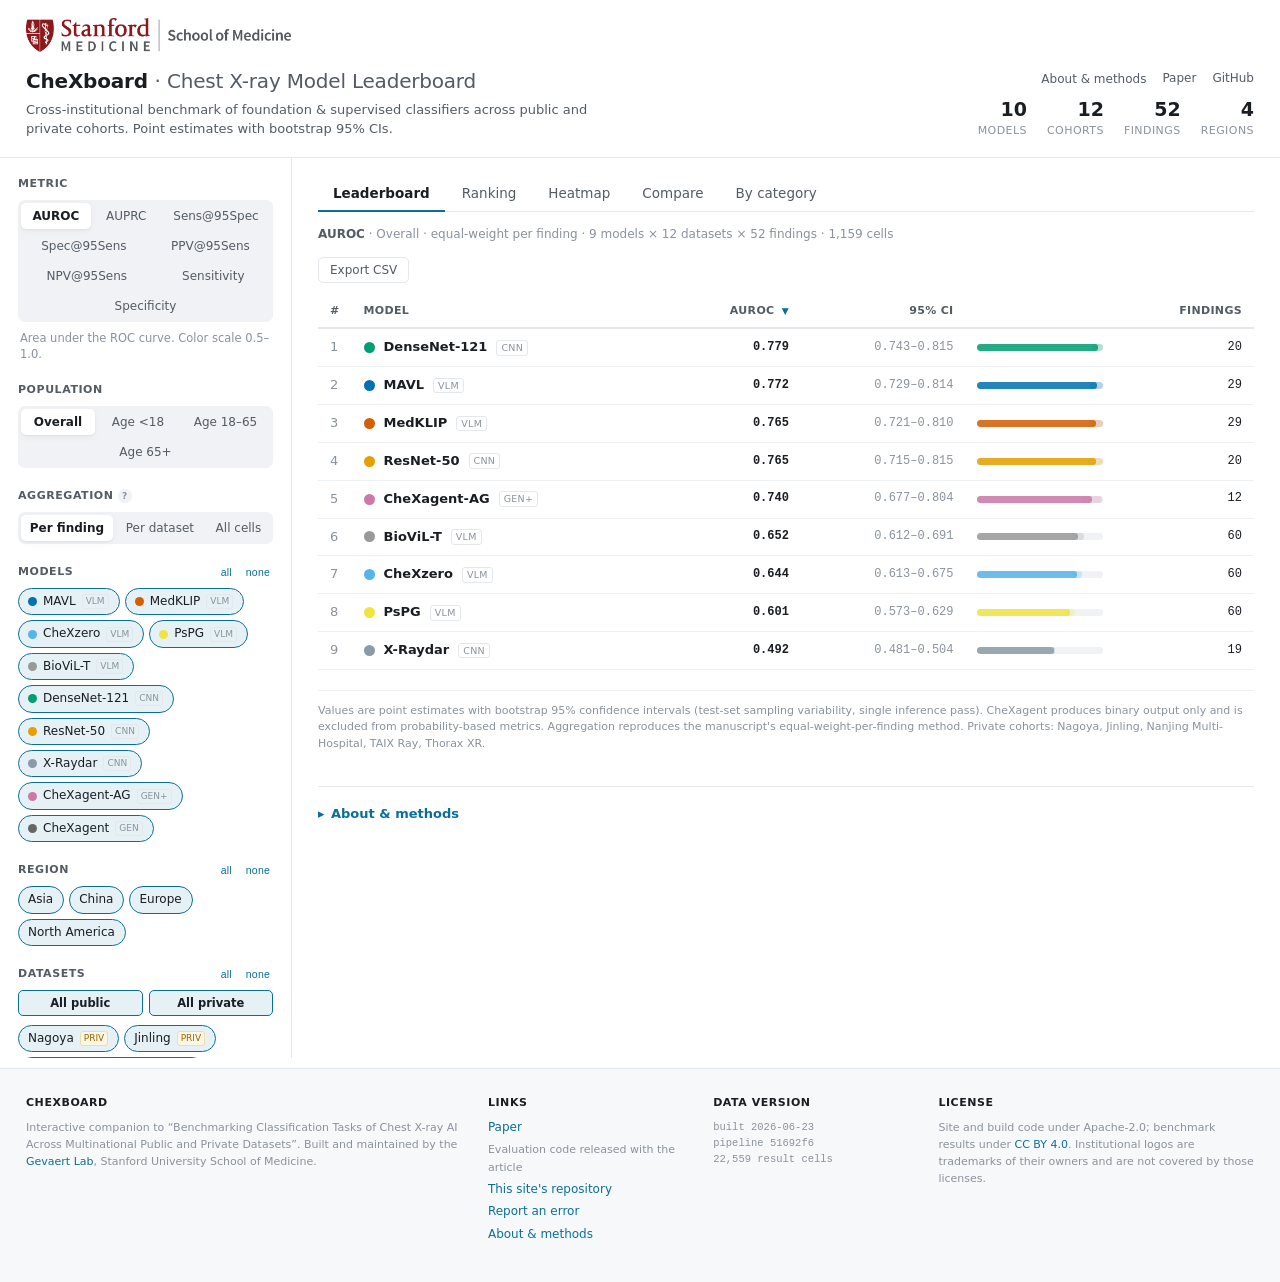
==== site/index.html @ eb6f0ffb "Initial public release CheXboard, the interactive leaderboard for "Benchmarking Classification Tasks" ====
<!DOCTYPE html>
<html lang="en">
<head>
<meta charset="utf-8" />
<meta name="viewport" content="width=device-width, initial-scale=1" />
<title>CheXboard — Chest X-ray Model Leaderboard</title>
<meta name="description" content="An interactive leaderboard of chest X-ray AI models evaluated on 12 public and private cohorts across 4 world regions. Compare AUROC, AUPRC and operating-point metrics per finding, cohort and age band, with bootstrap 95% confidence intervals." />
<meta name="author" content="Gevaert Lab, Stanford University School of Medicine" />
<meta name="theme-color" content="#0b6e99" />
<link rel="canonical" href="https://gevaertlab.github.io/chexboard-cxr-leaderboard/" />

<!-- social preview -->
<meta property="og:type" content="website" />
<meta property="og:site_name" content="CheXboard" />
<meta property="og:title" content="CheXboard — Chest X-ray Model Leaderboard" />
<meta property="og:description" content="Ten chest X-ray AI models, twelve public and private cohorts, four world regions — compared per finding with bootstrap 95% CIs." />
<meta property="og:url" content="https://gevaertlab.github.io/chexboard-cxr-leaderboard/" />
<meta property="og:image" content="https://gevaertlab.github.io/chexboard-cxr-leaderboard/assets/og-image.png" />
<meta property="og:image:width" content="1200" />
<meta property="og:image:height" content="630" />
<meta name="twitter:card" content="summary_large_image" />
<meta name="twitter:title" content="CheXboard — Chest X-ray Model Leaderboard" />
<meta name="twitter:description" content="Ten chest X-ray AI models, twelve public and private cohorts, four world regions — compared per finding with bootstrap 95% CIs." />
<meta name="twitter:image" content="https://gevaertlab.github.io/chexboard-cxr-leaderboard/assets/og-image.png" />

<link rel="icon" href="favicon.svg" type="image/svg+xml" />
<link rel="alternate icon" href="favicon.png" type="image/png" />
<link rel="apple-touch-icon" href="apple-touch-icon.png" />

<link rel="stylesheet" href="style.css" />
<!-- without JS the app never boots, so don't leave a spinner turning forever -->
<noscript><style>.boot { display: none; }</style></noscript>
<script src="vendor/plotly.min.js"></script>
</head>
<body>
<a class="skip-link" href="#main">Skip to leaderboard</a>
<header class="topbar">
  <div class="topbar-inner">
    <div class="brand">
      <a class="brand-logo" href="https://med.stanford.edu/" target="_blank" rel="noopener">
        <img src="assets/som_horiz.png" alt="Stanford University School of Medicine" />
      </a>
      <h1>CheXboard <span class="h1-sub">Chest&nbsp;X-ray Model Leaderboard</span></h1>
      <p class="subtitle">Cross-institutional benchmark of foundation &amp; supervised classifiers across
        public and private cohorts. Point estimates with bootstrap 95% CIs.</p>
    </div>
    <div class="brand-side">
      <nav class="topnav" id="topnav" aria-label="Site links"><!-- links injected --></nav>
      <div class="brand-meta" id="brand-meta"><!-- counts injected --></div>
    </div>
  </div>
</header>

<noscript>
  <p class="banner">This leaderboard is an interactive application and needs JavaScript enabled.
    The underlying numbers are also available as plain JSON in
    <code>data/leaderboard.json</code> and <code>data/meta.json</code>.</p>
</noscript>

<div class="boot" id="boot" role="status" aria-live="polite">
  <div class="boot-spin" aria-hidden="true"></div>
  <p class="boot-msg" id="boot-msg">Loading benchmark data…</p>
</div>

<div class="layout hidden" id="layout">
  <!-- ───────────────────────── control panel ───────────────────────── -->
  <aside class="sidebar" id="sidebar">
    <div class="sidebar-scroll">

      <section class="ctl">
        <label class="ctl-h">Metric</label>
        <div class="seg" id="metric-seg"></div>
        <p class="metric-desc" id="metric-desc"></p>
      </section>

      <section class="ctl">
        <label class="ctl-h">Population</label>
        <div class="seg" id="stratum-seg"></div>
      </section>

      <section class="ctl">
        <label class="ctl-h">Aggregation
          <span class="info" title="How per-(dataset,pathology) cells are pooled into one number per model.">?</span>
        </label>
        <div class="seg" id="agg-seg"></div>
      </section>

      <section class="ctl">
        <div class="ctl-h-row">
          <label class="ctl-h">Models</label>
          <button class="mini" data-all="models">all</button>
          <button class="mini" data-none="models">none</button>
        </div>
        <div class="chips" id="models-chips"></div>
      </section>

      <section class="ctl">
        <div class="ctl-h-row">
          <label class="ctl-h">Region</label>
          <button class="mini" data-all="regions">all</button>
          <button class="mini" data-none="regions">none</button>
        </div>
        <div class="chips" id="regions-chips"></div>
      </section>

      <section class="ctl">
        <div class="ctl-h-row">
          <label class="ctl-h">Datasets</label>
          <button class="mini" data-all="datasets">all</button>
          <button class="mini" data-none="datasets">none</button>
        </div>
        <div class="scope-toggles" id="scope-toggles">
          <button class="scope-btn" data-scope="Public">All public</button>
          <button class="scope-btn" data-scope="Private">All private</button>
        </div>
        <div class="chips" id="datasets-chips"></div>
      </section>

      <section class="ctl">
        <label class="ctl-h">Task category</label>
        <div class="seg seg-sm" id="scheme-seg"></div>
        <div class="chips" id="categories-chips"></div>
      </section>

      <section class="ctl">
        <div class="ctl-h-row">
          <label class="ctl-h">Findings</label>
          <button class="mini" data-all="tasks">all</button>
          <button class="mini" data-none="tasks">none</button>
        </div>
        <input type="search" id="task-search" class="search" placeholder="filter findings…" />
        <div class="chips chips-scroll" id="tasks-chips"></div>
      </section>

      <button class="reset" id="reset-btn">Reset all filters</button>
    </div>
  </aside>

  <!-- ───────────────────────── main ───────────────────────── -->
  <main class="main" id="main">
    <div class="tabs" id="tabs" role="tablist">
      <button class="tab active" data-tab="table">Leaderboard</button>
      <button class="tab" data-tab="ranking">Ranking</button>
      <button class="tab" data-tab="heatmap">Heatmap</button>
      <button class="tab" data-tab="compare">Compare</button>
      <button class="tab" data-tab="breakdown">By category</button>
    </div>

    <p class="viewcap" id="viewcap"></p>

    <section class="panel" id="panel-table">
      <div class="panel-tools">
        <button class="tool" id="export-csv">Export CSV</button>
      </div>
      <div class="table-wrap"><table id="lb-table"></table></div>
    </section>

    <section class="panel hidden" id="panel-ranking">
      <div id="chart-ranking" class="chart"></div>
    </section>

    <section class="panel hidden" id="panel-heatmap">
      <div class="panel-tools">
        <label class="inline">Columns:
          <select id="heatmap-axis">
            <option value="dataset">Dataset</option>
            <option value="anatomy">Anatomy</option>
            <option value="extent">Spatial extent</option>
            <option value="prevalence">Prevalence</option>
            <option value="region">Region</option>
          </select>
        </label>
      </div>
      <div id="chart-heatmap" class="chart"></div>
    </section>

    <section class="panel hidden" id="panel-compare">
      <div class="panel-tools">
        <label class="inline">X: <select id="cmp-a"></select></label>
        <label class="inline">Y: <select id="cmp-b"></select></label>
        <span class="hint">Each point is one finding (mean across selected datasets).</span>
      </div>
      <div id="chart-compare" class="chart"></div>
    </section>

    <section class="panel hidden" id="panel-breakdown">
      <div class="panel-tools">
        <label class="inline">Group by:
          <select id="bd-scheme">
            <option value="anatomy">Anatomy</option>
            <option value="extent">Spatial extent</option>
            <option value="prevalence">Prevalence</option>
            <option value="dataset">Dataset</option>
            <option value="region">Region</option>
          </select>
        </label>
      </div>
      <div id="chart-breakdown" class="chart"></div>
    </section>

    <p class="footnote" id="footnote"></p>

    <!-- ───────────────────────── about & methods ───────────────────────── -->
    <details class="about" id="about">
      <summary>About &amp; methods</summary>
      <div class="about-body">

        <h3>What this is</h3>
        <p>CheXboard reports how published chest-radiograph classifiers perform when each is
          run, unmodified and without site-specific fine-tuning, over the same multinational
          collection of cohorts. Every model is evaluated on the findings it was released to
          predict; a model is scored on a cohort only where that cohort carries a label for the
          finding, so the comparison is always like-for-like rather than a single pooled score.
          Numbers here are the same ones reported in the accompanying manuscript.</p>

        <h3>Models</h3>
        <div id="about-models" class="about-grid"></div>
        <p class="tiny">VLM = vision–language model · CNN = supervised convolutional classifier ·
          GEN = generative report model · GEN+ = generative model with a trained probability booster.</p>

        <h3>Cohorts</h3>
        <div id="about-datasets" class="about-grid"></div>
        <p class="tiny">Sample counts are the largest number of evaluated frontal radiographs
          carrying a usable label for any single finding in that cohort; a finding labelled in
          only part of the cohort is scored on fewer. Private cohorts contributed evaluation
          results only — no images or patient-level data are distributed by this site or its
          repository.</p>

        <h3>Metrics</h3>
        <dl id="about-metrics" class="about-dl"></dl>

        <h3>How the numbers are pooled</h3>
        <p>Each raw cell is one model × cohort × finding × metric. The default
          <b>per-finding</b> aggregation averages across cohorts within a finding first, then
          across findings — so a finding labelled in many cohorts does not outweigh a rare one,
          and this is the aggregation the manuscript's headline figures use. <b>Per dataset</b>
          reverses the order (average findings within a cohort, then cohorts), and
          <b>all cells</b> takes a plain mean, which is biased toward the largest cohorts.</p>
        <p>Confidence intervals on an aggregate are the spread across the averaged units
          (mean ± 1.96·SE) when at least two units contribute. When a filter narrows the view to a
          single unit that spread collapses to zero, so the interval falls back to the contributing
          cells' own bootstrap CIs from the summary — a filtered view still shows real uncertainty
          rather than a point.</p>

        <h3>Caveats</h3>
        <ul>
          <li><b>Binary output.</b> <span id="about-binary">CheXagent</span> emits binary labels
            only, so it appears under the Youden sensitivity and specificity metrics and is absent
            from the probability-based metrics (AUROC, AUPRC, operating-point).</li>
          <li><b>AUROC axis floor.</b> Charts start the AUROC axis at 0.5 (chance); a
            below-chance run therefore sits on the floor rather than extending below it.</li>
          <li><b>Age bands.</b> Only cohorts carrying per-image ages contribute to the
            &lt;18 / 18–65 / 65+ views, so those views cover fewer cohorts and findings than
            Overall. Two cohorts are adult-only and have no &lt;18 band.</li>
          <li><b>One inference pass.</b> Intervals describe test-set sampling variability, not
            run-to-run or seed variability; each model was run once per cohort.</li>
          <li><b>Labels are the reference, not truth.</b> Cohort labels come from each site's own
            annotation or report-extraction process and differ in definition and rigour; some
            disagreement across cohorts reflects labelling rather than model behaviour.</li>
        </ul>

        <h3>Reproducibility</h3>
        <p>The site is a pure derivative of a single summary table produced by the analysis
          pipeline; it never recomputes anything in the browser beyond the pooling described above.
          The build stamps the source signature below into the data files, so any figure here can
          be traced to an exact upstream state.</p>
        <ul class="prov" id="about-prov"></ul>

        <h3>How to cite</h3>
        <p>Please cite the <a href="https://arxiv.org/abs/2505.16027" target="_blank" rel="noopener">arXiv
          preprint</a>. This entry is updated once the article is published.</p>
        <div class="cite-box">
          <pre id="cite-bibtex"></pre>
          <button class="tool" id="copy-bibtex">Copy BibTeX</button>
        </div>
      </div>
    </details>
  </main>
</div>

<footer class="sitefoot" id="sitefoot">
  <div class="sitefoot-inner">
    <div class="foot-col">
      <b>CheXboard</b>
      <p class="tiny">Interactive companion to “Benchmarking Classification Tasks of Chest X-ray AI
        Across Multinational Public and Private Datasets”. Built and maintained by the
        <a href="https://med.stanford.edu/gevaertlab.html" target="_blank" rel="noopener">Gevaert Lab</a>,
        Stanford University School of Medicine.</p>
    </div>
    <div class="foot-col">
      <b>Links</b>
      <ul class="foot-links" id="foot-links"></ul>
    </div>
    <div class="foot-col">
      <b>Data version</b>
      <p class="tiny" id="foot-version">—</p>
    </div>
    <div class="foot-col">
      <b>License</b>
      <p class="tiny">Site and build code under Apache-2.0; benchmark results under
        <a href="https://creativecommons.org/licenses/by/4.0/" target="_blank" rel="noopener">CC&nbsp;BY&nbsp;4.0</a>.
        Institutional logos are trademarks of their owners and are not covered by those licenses.</p>
    </div>
  </div>
</footer>

<script src="charts.js"></script>
<script src="app.js"></script>
</body>
</html>
---- site/style.css ----
/* ─────────────────────────────────────────────────────────────────────────
   Chest X-ray Model Leaderboard — minimal scientific theme
   Okabe-Ito model colours come from the data; the UI itself is near-neutral so
   the figures carry the colour. One ink, one accent, lots of whitespace.
   ───────────────────────────────────────────────────────────────────────── */
:root {
  --ink:        #1a1d21;
  --ink-soft:   #545b64;
  --ink-faint:  #8a929c;
  --line:       #e4e7eb;
  --line-soft:  #eef1f4;
  --bg:         #ffffff;
  --bg-soft:    #f7f8fa;
  --bg-sink:    #f0f2f5;
  --accent:     #0b6e99;       /* calm teal-blue, distinct from any model hue */
  --accent-bg:  #e6f1f6;
  --good:       #1b7837;
  --radius:     7px;
  --shadow:     0 1px 2px rgba(20,25,35,.05), 0 2px 8px rgba(20,25,35,.04);
  --font:       "Inter", "Helvetica Neue", system-ui, -apple-system, "Segoe UI", Roboto, sans-serif;
  --mono:       "SFMono-Regular", "JetBrains Mono", ui-monospace, Menlo, Consolas, monospace;
  --sidebar-w:  292px;
}

* { box-sizing: border-box; }
html, body { margin: 0; padding: 0; }
body {
  font-family: var(--font);
  color: var(--ink);
  background: var(--bg);
  font-size: 14px;
  line-height: 1.45;
  -webkit-font-smoothing: antialiased;
}

/* ── top bar ── */
.topbar { border-bottom: 1px solid var(--line); background: var(--bg); }
.topbar-inner {
  max-width: 1500px; margin: 0 auto; padding: 18px 26px;
  display: flex; align-items: flex-end; justify-content: space-between; gap: 24px;
}
.brand-logo { display: inline-block; line-height: 0; }
.brand-logo img { height: 34px; width: auto; display: block; margin-bottom: 10px; }
.brand h1 { font-size: 20px; font-weight: 650; letter-spacing: -.01em; margin: 0; }
.h1-sub { font-weight: 400; color: var(--ink-soft); }
.h1-sub::before { content: "· "; }
.subtitle { margin: 5px 0 0; color: var(--ink-soft); font-size: 13px; max-width: 70ch; }
.brand-side { display: flex; flex-direction: column; align-items: flex-end; gap: 12px; }
.topnav { display: flex; gap: 16px; white-space: nowrap; }
.topnav a, .topnav button {
  font-size: 12px; color: var(--ink-soft); text-decoration: none;
  background: none; border: none; padding: 0; cursor: pointer; font-family: inherit;
}
.topnav a:hover, .topnav button:hover { color: var(--accent); text-decoration: underline; }
.brand-meta { display: flex; gap: 20px; white-space: nowrap; }
.brand-meta .stat { text-align: right; }
.brand-meta .stat b { display: block; font-size: 19px; font-weight: 650; line-height: 1; }
.brand-meta .stat span { font-size: 11px; color: var(--ink-faint); text-transform: uppercase; letter-spacing: .04em; }

/* ── layout ── */
.layout { display: flex; max-width: 1500px; margin: 0 auto; align-items: flex-start; }
.sidebar {
  width: var(--sidebar-w); flex: 0 0 var(--sidebar-w);
  border-right: 1px solid var(--line);
  position: sticky; top: 0; height: 100vh;
}
.sidebar-scroll { height: 100%; overflow-y: auto; padding: 18px 18px 40px; }
.main { flex: 1 1 auto; min-width: 0; padding: 18px 26px 60px; }

/* ── controls ── */
.ctl { margin-bottom: 20px; }
.ctl-h { font-size: 11px; font-weight: 650; text-transform: uppercase; letter-spacing: .05em; color: var(--ink-soft); display: block; margin-bottom: 8px; }
.ctl-h-row { display: flex; align-items: center; gap: 8px; margin-bottom: 8px; }
.ctl-h-row .ctl-h { margin: 0; flex: 1; }
.info { display: inline-flex; width: 14px; height: 14px; border-radius: 50%; background: var(--bg-sink); color: var(--ink-faint); font-size: 9px; align-items: center; justify-content: center; cursor: help; font-weight: 700; vertical-align: middle; }
.mini { font-size: 10.5px; color: var(--accent); background: none; border: none; cursor: pointer; padding: 2px 3px; text-transform: lowercase; letter-spacing: .02em; }
.mini:hover { text-decoration: underline; }

/* segmented control */
.seg { display: flex; flex-wrap: wrap; gap: 4px; background: var(--bg-sink); padding: 3px; border-radius: var(--radius); }
.seg.seg-sm { font-size: 12px; }
.seg button {
  flex: 1 1 auto; border: none; background: transparent; cursor: pointer;
  padding: 6px 8px; border-radius: 5px; font-size: 12px; color: var(--ink-soft);
  font-family: inherit; white-space: nowrap; transition: background .12s, color .12s;
}
.seg button:hover { color: var(--ink); }
.seg button.on { background: var(--bg); color: var(--ink); font-weight: 600; box-shadow: var(--shadow); }
.metric-desc { font-size: 11.5px; color: var(--ink-faint); margin: 8px 2px 0; line-height: 1.4; }

/* chips */
.chips { display: flex; flex-wrap: wrap; gap: 5px; }
.chips-scroll { max-height: 196px; overflow-y: auto; padding: 2px; }
.chip {
  display: inline-flex; align-items: center; gap: 6px;
  border: 1px solid var(--line); background: var(--bg); color: var(--ink-soft);
  border-radius: 20px; padding: 4px 10px 4px 9px; font-size: 12px; cursor: pointer;
  user-select: none; transition: background .12s, border-color .12s, color .12s;
}
.chip:hover { border-color: var(--ink-faint); }
.chip .dot { width: 9px; height: 9px; border-radius: 50%; flex: 0 0 auto; }
.chip.on { background: var(--accent-bg); border-color: var(--accent); color: var(--ink); font-weight: 500; }
.chip.off { opacity: .5; }
.chip.off .dot { background: var(--line) !important; }
.chip .tag { font-size: 9px; color: var(--ink-faint); border: 1px solid var(--line); border-radius: 3px; padding: 0 3px; text-transform: uppercase; }
.chip .tag.pub { color: #1b7837; border-color: #bfe3c8; background: #f0f8f2; }
.chip .tag.priv { color: #9a6700; border-color: #f0dcab; background: #fcf6e6; }

/* scope quick-toggles (all public / all private) */
.scope-toggles { display: flex; gap: 6px; margin-bottom: 9px; }
.scope-btn {
  flex: 1; font-size: 11.5px; font-family: inherit; cursor: pointer;
  padding: 5px 8px; border: 1px solid var(--line); border-radius: 5px;
  background: var(--bg); color: var(--ink-soft); transition: background .12s, border-color .12s, color .12s;
}
.scope-btn:hover { border-color: var(--ink-faint); color: var(--ink); }
.scope-btn.on { background: var(--accent-bg); border-color: var(--accent); color: var(--ink); font-weight: 600; }

.search {
  width: 100%; border: 1px solid var(--line); border-radius: var(--radius);
  padding: 6px 9px; font-size: 12px; font-family: inherit; margin-bottom: 8px; color: var(--ink);
}
.search:focus { outline: none; border-color: var(--accent); }

.reset {
  width: 100%; margin-top: 6px; padding: 9px; border: 1px solid var(--line);
  background: var(--bg); border-radius: var(--radius); cursor: pointer;
  font-size: 12px; color: var(--ink-soft); font-family: inherit;
}
.reset:hover { background: var(--bg-soft); color: var(--ink); }

/* ── tabs ── */
.tabs { display: flex; gap: 2px; border-bottom: 1px solid var(--line); margin-bottom: 14px; }
.tab {
  border: none; background: none; cursor: pointer; font-family: inherit;
  padding: 9px 15px; font-size: 13.5px; color: var(--ink-soft);
  border-bottom: 2px solid transparent; margin-bottom: -1px; transition: color .12s;
}
.tab:hover { color: var(--ink); }
.tab.active { color: var(--ink); font-weight: 600; border-bottom-color: var(--accent); }

.viewcap { font-size: 12px; color: var(--ink-faint); margin: 0 0 14px; }
.viewcap b { color: var(--ink-soft); font-weight: 600; }

.panel { animation: fade .2s ease; }
.panel.hidden { display: none; }
@keyframes fade { from { opacity: 0; transform: translateY(3px); } to { opacity: 1; transform: none; } }
.panel-tools { display: flex; align-items: center; gap: 14px; margin-bottom: 12px; flex-wrap: wrap; }
.inline { font-size: 12px; color: var(--ink-soft); display: inline-flex; align-items: center; gap: 6px; }
.inline select { font-family: inherit; font-size: 12px; padding: 4px 6px; border: 1px solid var(--line); border-radius: 5px; background: var(--bg); color: var(--ink); }
.hint { font-size: 11.5px; color: var(--ink-faint); }
.tool { font-size: 12px; padding: 5px 11px; border: 1px solid var(--line); background: var(--bg); border-radius: 5px; cursor: pointer; color: var(--ink-soft); font-family: inherit; }
.tool:hover { background: var(--bg-soft); color: var(--ink); }

/* ── leaderboard table ── */
.table-wrap { overflow-x: auto; }
table { border-collapse: collapse; width: 100%; font-size: 13px; }
thead th {
  text-align: left; font-weight: 600; color: var(--ink-soft); font-size: 11px;
  text-transform: uppercase; letter-spacing: .03em; padding: 8px 12px;
  border-bottom: 2px solid var(--line); white-space: nowrap; cursor: pointer; user-select: none;
}
thead th.num { text-align: right; }
thead th .arr { color: var(--accent); font-size: 9px; margin-left: 3px; }
tbody td { padding: 9px 12px; border-bottom: 1px solid var(--line-soft); vertical-align: middle; }
tbody tr:hover { background: var(--bg-soft); }
td.num { text-align: right; font-variant-numeric: tabular-nums; font-family: var(--mono); font-size: 12px; }
td.rank { color: var(--ink-faint); font-variant-numeric: tabular-nums; width: 30px; }
.model-cell { display: flex; align-items: center; gap: 9px; }
.model-cell .dot { width: 11px; height: 11px; border-radius: 50%; flex: 0 0 auto; }
.model-cell .nm { font-weight: 600; }
.model-cell .ty { font-size: 9.5px; color: var(--ink-faint); border: 1px solid var(--line); border-radius: 3px; padding: 0 4px; text-transform: uppercase; letter-spacing: .03em; }
.ci { color: var(--ink-faint); font-size: 11px; }
.bar-cell { width: 150px; }
.bar-track { background: var(--bg-sink); border-radius: 3px; height: 7px; position: relative; overflow: hidden; }
.bar-fill { position: absolute; left: 0; top: 0; bottom: 0; border-radius: 3px; }
.binary-note { color: var(--ink-faint); font-style: italic; font-size: 11px; }

.chart { width: 100%; min-height: 460px; }
.footnote { font-size: 11px; color: var(--ink-faint); margin-top: 20px; line-height: 1.5; border-top: 1px solid var(--line-soft); padding-top: 12px; }

.empty { padding: 60px 20px; text-align: center; color: var(--ink-faint); font-size: 14px; }

/* ── boot / failure states ── */
.hidden { display: none !important; }
.skip-link {
  position: absolute; left: -9999px; top: 0; z-index: 100;
  background: var(--accent); color: #fff; padding: 9px 14px; border-radius: 0 0 var(--radius) 0; font-size: 13px;
}
.skip-link:focus { left: 0; }
.banner {
  max-width: 1500px; margin: 14px auto; padding: 12px 16px;
  background: #fff8e1; border: 1px solid #f0e0a8; border-radius: var(--radius);
  font-size: 13px; color: #6b5a1e;
}
.banner code { font-family: var(--mono); font-size: 12px; }
.boot { padding: 90px 26px; text-align: center; color: var(--ink-faint); }
.boot-spin {
  width: 22px; height: 22px; margin: 0 auto 14px;
  border: 2px solid var(--line); border-top-color: var(--accent); border-radius: 50%;
  animation: spin .8s linear infinite;
}
@keyframes spin { to { transform: rotate(360deg); } }
.boot.failed .boot-spin { display: none; }
.boot-msg { font-size: 13px; margin: 0; }
.boot.failed .boot-msg { color: #a3341f; max-width: 62ch; margin: 0 auto; line-height: 1.6; }
@media (prefers-reduced-motion: reduce) { .boot-spin { animation: none; } }

/* ── about & methods ── */
.about { margin-top: 34px; border-top: 1px solid var(--line); padding-top: 6px; }
.about > summary {
  cursor: pointer; padding: 12px 0; font-size: 13px; font-weight: 600; color: var(--accent);
  list-style: none;
}
.about > summary::-webkit-details-marker { display: none; }
.about > summary::before { content: "▸ "; display: inline-block; width: 1em; }
.about[open] > summary::before { content: "▾ "; }
.about-body { max-width: 82ch; padding-bottom: 18px; font-size: 13px; color: var(--ink-soft); }
.about-body h3 { font-size: 12px; text-transform: uppercase; letter-spacing: .05em; color: var(--ink); margin: 24px 0 8px; }
.about-body h3:first-child { margin-top: 8px; }
.about-body p { margin: 0 0 10px; line-height: 1.6; }
.about-body ul { margin: 0 0 10px; padding-left: 18px; line-height: 1.6; }
.about-body li { margin-bottom: 6px; }
.about-body b { color: var(--ink); font-weight: 600; }
.tiny { font-size: 11px; color: var(--ink-faint); line-height: 1.55; }
.about-grid { display: grid; grid-template-columns: repeat(auto-fill, minmax(232px, 1fr)); gap: 6px 18px; margin-bottom: 10px; }
.about-item { display: flex; align-items: baseline; gap: 7px; font-size: 12px; padding: 3px 0; border-bottom: 1px solid var(--line-soft); }
.about-item .dot { width: 8px; height: 8px; border-radius: 50%; flex: 0 0 auto; align-self: center; }
.about-item .nm { font-weight: 600; color: var(--ink); }
.about-item .sub { color: var(--ink-faint); font-size: 11px; margin-left: auto; text-align: right; white-space: nowrap; }
/* models carry a long citation, so give it its own line rather than let the
   name break mid-word to make room */
.about-item.model { flex-wrap: wrap; align-items: center; }
.about-item.model .nm { white-space: nowrap; }
.about-item .ty { font-size: 9px; color: var(--ink-faint); border: 1px solid var(--line); border-radius: 3px; padding: 0 4px; text-transform: uppercase; letter-spacing: .03em; }
.about-item .cit { flex-basis: 100%; color: var(--ink-faint); font-size: 11px; padding-left: 15px; }
.about-dl { margin: 0 0 10px; display: grid; grid-template-columns: max-content 1fr; gap: 5px 14px; font-size: 12px; }
.about-dl dt { font-weight: 600; color: var(--ink); }
.about-dl dd { margin: 0; }
.prov { font-family: var(--mono); font-size: 11px; list-style: none; padding-left: 0 !important; }
.prov li { display: flex; gap: 10px; border-bottom: 1px solid var(--line-soft); padding: 3px 0; }
.prov span { color: var(--ink-faint); min-width: 110px; }
.prov code { word-break: break-all; }
.cite-box { position: relative; }
.cite-box pre {
  background: var(--bg-soft); border: 1px solid var(--line); border-radius: var(--radius);
  padding: 13px 15px; font-family: var(--mono); font-size: 11.5px; line-height: 1.55;
  overflow-x: auto; margin: 0 0 8px; color: var(--ink);
}

/* ── site footer ── */
.sitefoot { border-top: 1px solid var(--line); background: var(--bg-soft); margin-top: 10px; }
.sitefoot-inner {
  max-width: 1500px; margin: 0 auto; padding: 26px 26px 34px;
  display: grid; grid-template-columns: 2.2fr 1fr 1fr 1.6fr; gap: 28px;
}
.foot-col > b { font-size: 11px; text-transform: uppercase; letter-spacing: .05em; color: var(--ink); display: block; margin-bottom: 8px; }
.foot-col p { margin: 0; }
.foot-links { list-style: none; margin: 0; padding: 0; font-size: 12px; }
.foot-links li { margin-bottom: 5px; }
.sitefoot a { color: var(--accent); text-decoration: none; }
.sitefoot a:hover { text-decoration: underline; }
#foot-version { font-family: var(--mono); font-size: 10.5px; word-break: break-all; }

@media (max-width: 920px) {
  .layout { flex-direction: column; }
  .sidebar { width: 100%; flex-basis: auto; position: static; height: auto; border-right: none; border-bottom: 1px solid var(--line); }
  .sidebar-scroll { height: auto; max-height: none; }
  .topbar-inner { flex-direction: column; align-items: flex-start; }
  .brand-side { align-items: flex-start; width: 100%; }
  .brand-meta { gap: 24px; }
  .brand-meta .stat { text-align: left; }
  .sitefoot-inner { grid-template-columns: 1fr 1fr; gap: 22px; }
}
@media (max-width: 560px) {
  .topbar-inner, .main, .sitefoot-inner { padding-left: 16px; padding-right: 16px; }
  .sitefoot-inner { grid-template-columns: 1fr; }
  .brand h1 { font-size: 17px; }
  .h1-sub { display: block; font-size: 13px; margin-top: 2px; }
  .h1-sub::before { content: ""; }
  .chart { min-height: 380px; }
}
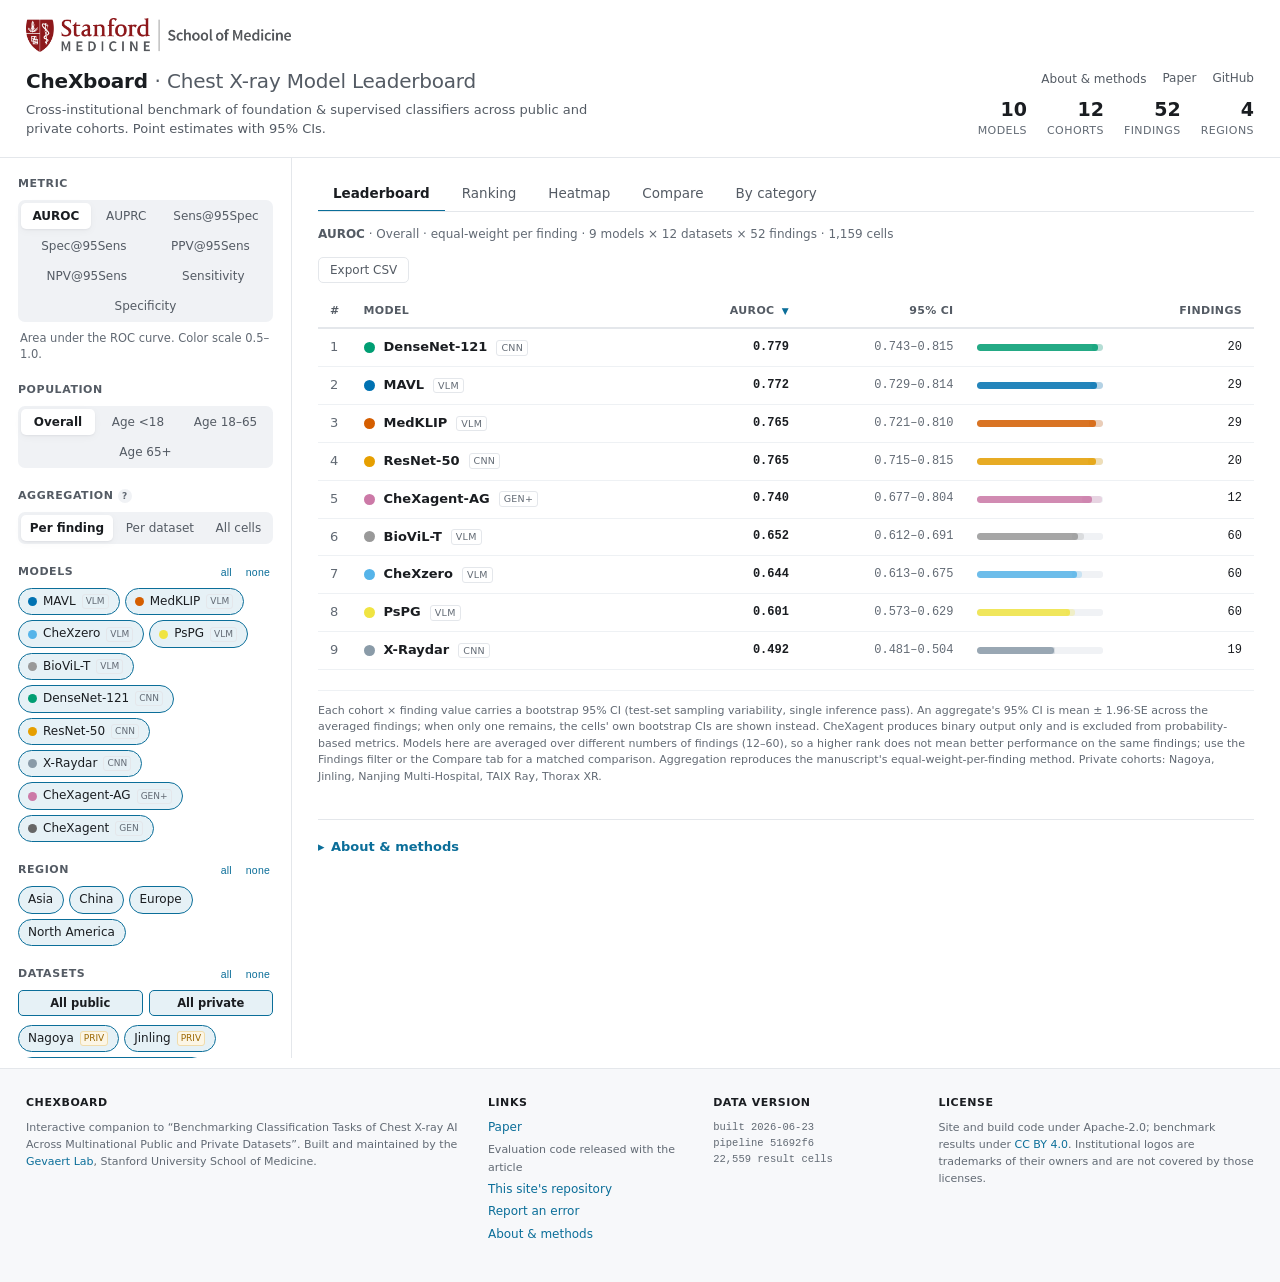
==== commit 1f3862a9: "Harden URL-state handling, correct CI wording, improve accessibility Security and robustness - escap" ====
--- a/site/index.html
+++ b/site/index.html
@@ -4,7 +4,7 @@
 <meta charset="utf-8" />
 <meta name="viewport" content="width=device-width, initial-scale=1" />
 <title>CheXboard — Chest X-ray Model Leaderboard</title>
-<meta name="description" content="An interactive leaderboard of chest X-ray AI models evaluated on 12 public and private cohorts across 4 world regions. Compare AUROC, AUPRC and operating-point metrics per finding, cohort and age band, with bootstrap 95% confidence intervals." />
+<meta name="description" content="An interactive leaderboard of chest X-ray AI models evaluated on 12 public and private cohorts across 4 world regions. Compare AUROC, AUPRC and operating-point metrics per finding, cohort and age band, with 95% confidence intervals." />
 <meta name="author" content="Gevaert Lab, Stanford University School of Medicine" />
 <meta name="theme-color" content="#0b6e99" />
 <link rel="canonical" href="https://gevaertlab.github.io/chexboard-cxr-leaderboard/" />
@@ -13,14 +13,14 @@
 <meta property="og:type" content="website" />
 <meta property="og:site_name" content="CheXboard" />
 <meta property="og:title" content="CheXboard — Chest X-ray Model Leaderboard" />
-<meta property="og:description" content="Ten chest X-ray AI models, twelve public and private cohorts, four world regions — compared per finding with bootstrap 95% CIs." />
+<meta property="og:description" content="Ten chest X-ray AI models, twelve public and private cohorts, four world regions — compared per finding with 95% CIs." />
 <meta property="og:url" content="https://gevaertlab.github.io/chexboard-cxr-leaderboard/" />
 <meta property="og:image" content="https://gevaertlab.github.io/chexboard-cxr-leaderboard/assets/og-image.png" />
 <meta property="og:image:width" content="1200" />
 <meta property="og:image:height" content="630" />
 <meta name="twitter:card" content="summary_large_image" />
 <meta name="twitter:title" content="CheXboard — Chest X-ray Model Leaderboard" />
-<meta name="twitter:description" content="Ten chest X-ray AI models, twelve public and private cohorts, four world regions — compared per finding with bootstrap 95% CIs." />
+<meta name="twitter:description" content="Ten chest X-ray AI models, twelve public and private cohorts, four world regions — compared per finding with 95% CIs." />
 <meta name="twitter:image" content="https://gevaertlab.github.io/chexboard-cxr-leaderboard/assets/og-image.png" />
 
 <link rel="icon" href="favicon.svg" type="image/svg+xml" />
@@ -42,7 +42,7 @@
       </a>
       <h1>CheXboard <span class="h1-sub">Chest&nbsp;X-ray Model Leaderboard</span></h1>
       <p class="subtitle">Cross-institutional benchmark of foundation &amp; supervised classifiers across
-        public and private cohorts. Point estimates with bootstrap 95% CIs.</p>
+        public and private cohorts. Point estimates with 95% CIs.</p>
     </div>
     <div class="brand-side">
       <nav class="topnav" id="topnav" aria-label="Site links"><!-- links injected --></nav>
@@ -68,98 +68,98 @@
     <div class="sidebar-scroll">
 
       <section class="ctl">
-        <label class="ctl-h">Metric</label>
+        <span class="ctl-h" role="heading" aria-level="2">Metric</span>
         <div class="seg" id="metric-seg"></div>
         <p class="metric-desc" id="metric-desc"></p>
       </section>
 
       <section class="ctl">
-        <label class="ctl-h">Population</label>
+        <span class="ctl-h" role="heading" aria-level="2">Population</span>
         <div class="seg" id="stratum-seg"></div>
       </section>
 
       <section class="ctl">
-        <label class="ctl-h">Aggregation
-          <span class="info" title="How per-(dataset,pathology) cells are pooled into one number per model.">?</span>
-        </label>
+        <span class="ctl-h" role="heading" aria-level="2">Aggregation
+          <span class="info" tabindex="0" role="img" title="How per-(dataset,pathology) cells are pooled into one number per model." aria-label="How per-(dataset,pathology) cells are pooled into one number per model.">?</span>
+        </span>
         <div class="seg" id="agg-seg"></div>
       </section>
 
       <section class="ctl">
         <div class="ctl-h-row">
-          <label class="ctl-h">Models</label>
-          <button class="mini" data-all="models">all</button>
-          <button class="mini" data-none="models">none</button>
+          <span class="ctl-h" role="heading" aria-level="2">Models</span>
+          <button type="button" class="mini" data-all="models">all</button>
+          <button type="button" class="mini" data-none="models">none</button>
         </div>
         <div class="chips" id="models-chips"></div>
       </section>
 
       <section class="ctl">
         <div class="ctl-h-row">
-          <label class="ctl-h">Region</label>
-          <button class="mini" data-all="regions">all</button>
-          <button class="mini" data-none="regions">none</button>
+          <span class="ctl-h" role="heading" aria-level="2">Region</span>
+          <button type="button" class="mini" data-all="regions">all</button>
+          <button type="button" class="mini" data-none="regions">none</button>
         </div>
         <div class="chips" id="regions-chips"></div>
       </section>
 
       <section class="ctl">
         <div class="ctl-h-row">
-          <label class="ctl-h">Datasets</label>
-          <button class="mini" data-all="datasets">all</button>
-          <button class="mini" data-none="datasets">none</button>
+          <span class="ctl-h" role="heading" aria-level="2">Datasets</span>
+          <button type="button" class="mini" data-all="datasets">all</button>
+          <button type="button" class="mini" data-none="datasets">none</button>
         </div>
         <div class="scope-toggles" id="scope-toggles">
-          <button class="scope-btn" data-scope="Public">All public</button>
-          <button class="scope-btn" data-scope="Private">All private</button>
+          <button type="button" class="scope-btn" data-scope="Public">All public</button>
+          <button type="button" class="scope-btn" data-scope="Private">All private</button>
         </div>
         <div class="chips" id="datasets-chips"></div>
       </section>
 
       <section class="ctl">
-        <label class="ctl-h">Task category</label>
+        <span class="ctl-h" role="heading" aria-level="2">Task category</span>
         <div class="seg seg-sm" id="scheme-seg"></div>
         <div class="chips" id="categories-chips"></div>
       </section>
 
       <section class="ctl">
         <div class="ctl-h-row">
-          <label class="ctl-h">Findings</label>
-          <button class="mini" data-all="tasks">all</button>
-          <button class="mini" data-none="tasks">none</button>
-        </div>
-        <input type="search" id="task-search" class="search" placeholder="filter findings…" />
+          <span class="ctl-h" role="heading" aria-level="2">Findings</span>
+          <button type="button" class="mini" data-all="tasks">all</button>
+          <button type="button" class="mini" data-none="tasks">none</button>
+        </div>
+        <input type="search" id="task-search" class="search" aria-label="Filter findings" placeholder="filter findings…" />
         <div class="chips chips-scroll" id="tasks-chips"></div>
       </section>
 
-      <button class="reset" id="reset-btn">Reset all filters</button>
+      <button type="button" class="reset" id="reset-btn">Reset all filters</button>
     </div>
   </aside>
 
   <!-- ───────────────────────── main ───────────────────────── -->
   <main class="main" id="main">
     <div class="tabs" id="tabs" role="tablist">
-      <button class="tab active" data-tab="table">Leaderboard</button>
-      <button class="tab" data-tab="ranking">Ranking</button>
-      <button class="tab" data-tab="heatmap">Heatmap</button>
-      <button class="tab" data-tab="compare">Compare</button>
-      <button class="tab" data-tab="breakdown">By category</button>
+      <button type="button" class="tab active" role="tab" id="tab-table" aria-controls="panel-table" aria-selected="true" tabindex="0" data-tab="table">Leaderboard</button>
+      <button type="button" class="tab" role="tab" id="tab-ranking" aria-controls="panel-ranking" aria-selected="false" tabindex="-1" data-tab="ranking">Ranking</button>
+      <button type="button" class="tab" role="tab" id="tab-heatmap" aria-controls="panel-heatmap" aria-selected="false" tabindex="-1" data-tab="heatmap">Heatmap</button>
+      <button type="button" class="tab" role="tab" id="tab-compare" aria-controls="panel-compare" aria-selected="false" tabindex="-1" data-tab="compare">Compare</button>
+      <button type="button" class="tab" role="tab" id="tab-breakdown" aria-controls="panel-breakdown" aria-selected="false" tabindex="-1" data-tab="breakdown">By category</button>
     </div>
 
     <p class="viewcap" id="viewcap"></p>
 
-    <section class="panel" id="panel-table">
+    <section class="panel" id="panel-table" role="tabpanel" aria-labelledby="tab-table">
       <div class="panel-tools">
-        <button class="tool" id="export-csv">Export CSV</button>
+        <button type="button" class="tool" id="export-csv">Export CSV</button>
       </div>
       <div class="table-wrap"><table id="lb-table"></table></div>
     </section>
 
-    <section class="panel hidden" id="panel-ranking">
-      <div id="chart-ranking" class="chart"></div>
-    </section>
-
-    <section class="panel hidden" id="panel-heatmap">
+    <section class="panel hidden" id="panel-ranking" role="tabpanel" aria-labelledby="tab-ranking">
+      <div id="chart-ranking" class="chart" role="img" aria-label="Ranking chart of the current selection; the Leaderboard tab lists the same numbers as a table."></div>
+    </section>
+
+    <section class="panel hidden" id="panel-heatmap" role="tabpanel" aria-labelledby="tab-heatmap">
       <div class="panel-tools">
         <label class="inline">Columns:
           <select id="heatmap-axis">
@@ -171,19 +171,19 @@
           </select>
         </label>
       </div>
-      <div id="chart-heatmap" class="chart"></div>
-    </section>
-
-    <section class="panel hidden" id="panel-compare">
+      <div id="chart-heatmap" class="chart" role="img" aria-label="Heatmap of the current selection; the Leaderboard tab lists the same numbers as a table."></div>
+    </section>
+
+    <section class="panel hidden" id="panel-compare" role="tabpanel" aria-labelledby="tab-compare">
       <div class="panel-tools">
         <label class="inline">X: <select id="cmp-a"></select></label>
         <label class="inline">Y: <select id="cmp-b"></select></label>
         <span class="hint">Each point is one finding (mean across selected datasets).</span>
       </div>
-      <div id="chart-compare" class="chart"></div>
-    </section>
-
-    <section class="panel hidden" id="panel-breakdown">
+      <div id="chart-compare" class="chart" role="img" aria-label="Scatter plot comparing two models on the current selection; the Leaderboard tab lists the same numbers as a table."></div>
+    </section>
+
+    <section class="panel hidden" id="panel-breakdown" role="tabpanel" aria-labelledby="tab-breakdown">
       <div class="panel-tools">
         <label class="inline">Group by:
           <select id="bd-scheme">
@@ -195,7 +195,7 @@
           </select>
         </label>
       </div>
-      <div id="chart-breakdown" class="chart"></div>
+      <div id="chart-breakdown" class="chart" role="img" aria-label="Performance by category chart of the current selection; the Leaderboard tab lists the same numbers as a table."></div>
     </section>
 
     <p class="footnote" id="footnote"></p>
@@ -210,7 +210,9 @@
           run, unmodified and without site-specific fine-tuning, over the same multinational
           collection of cohorts. Every model is evaluated on the findings it was released to
           predict; a model is scored on a cohort only where that cohort carries a label for the
-          finding, so the comparison is always like-for-like rather than a single pooled score.
+          finding, so every cohort × finding score compares like with like. Models cover
+          different numbers of findings, so each average is shown with the count it is taken
+          over, and the Findings filter or the Compare tab gives a matched comparison.
           Numbers here are the same ones reported in the accompanying manuscript.</p>
 
         <h3>Models</h3>
@@ -271,7 +273,7 @@
           preprint</a>. This entry is updated once the article is published.</p>
         <div class="cite-box">
           <pre id="cite-bibtex"></pre>
-          <button class="tool" id="copy-bibtex">Copy BibTeX</button>
+          <button type="button" class="tool" id="copy-bibtex">Copy BibTeX</button>
         </div>
       </div>
     </details>
--- a/site/style.css
+++ b/site/style.css
@@ -6,7 +6,7 @@
 :root {
   --ink:        #1a1d21;
   --ink-soft:   #545b64;
-  --ink-faint:  #8a929c;
+  --ink-faint:  #626a74;
   --line:       #e4e7eb;
   --line-soft:  #eef1f4;
   --bg:         #ffffff;
@@ -96,11 +96,18 @@
   border: 1px solid var(--line); background: var(--bg); color: var(--ink-soft);
   border-radius: 20px; padding: 4px 10px 4px 9px; font-size: 12px; cursor: pointer;
   user-select: none; transition: background .12s, border-color .12s, color .12s;
+  /* chips are buttons: reset the UA button look so they match the old spans */
+  font-family: inherit; line-height: inherit; margin: 0;
+}
+.chip:focus-visible, .seg button:focus-visible, .tab:focus-visible, .th-sort:focus-visible,
+.mini:focus-visible, .scope-btn:focus-visible, .reset:focus-visible, .tool:focus-visible,
+.topnav button:focus-visible, .info:focus-visible, .about > summary:focus-visible {
+  outline: 2px solid var(--accent); outline-offset: 2px;
 }
 .chip:hover { border-color: var(--ink-faint); }
 .chip .dot { width: 9px; height: 9px; border-radius: 50%; flex: 0 0 auto; }
 .chip.on { background: var(--accent-bg); border-color: var(--accent); color: var(--ink); font-weight: 500; }
-.chip.off { opacity: .5; }
+.chip.off { background: var(--bg-sink); border-style: dashed; color: var(--ink-soft); text-decoration: line-through; }
 .chip.off .dot { background: var(--line) !important; }
 .chip .tag { font-size: 9px; color: var(--ink-faint); border: 1px solid var(--line); border-radius: 3px; padding: 0 3px; text-transform: uppercase; }
 .chip .tag.pub { color: #1b7837; border-color: #bfe3c8; background: #f0f8f2; }
@@ -120,7 +127,9 @@
   width: 100%; border: 1px solid var(--line); border-radius: var(--radius);
   padding: 6px 9px; font-size: 12px; font-family: inherit; margin-bottom: 8px; color: var(--ink);
 }
-.search:focus { outline: none; border-color: var(--accent); }
+.search:focus { border-color: var(--accent); }
+.search:focus:not(:focus-visible) { outline: none; }
+.search:focus-visible { outline: 2px solid var(--accent); outline-offset: 1px; }
 
 .reset {
   width: 100%; margin-top: 6px; padding: 9px; border: 1px solid var(--line);
@@ -130,11 +139,12 @@
 .reset:hover { background: var(--bg-soft); color: var(--ink); }
 
 /* ── tabs ── */
-.tabs { display: flex; gap: 2px; border-bottom: 1px solid var(--line); margin-bottom: 14px; }
+.tabs { display: flex; gap: 2px; border-bottom: 1px solid var(--line); margin-bottom: 14px; overflow-x: auto; scrollbar-width: none; }
+.tabs::-webkit-scrollbar { display: none; }
 .tab {
   border: none; background: none; cursor: pointer; font-family: inherit;
   padding: 9px 15px; font-size: 13.5px; color: var(--ink-soft);
-  border-bottom: 2px solid transparent; margin-bottom: -1px; transition: color .12s;
+  border-bottom: 2px solid transparent; margin-bottom: -1px; transition: color .12s; flex: 0 0 auto; white-space: nowrap;
 }
 .tab:hover { color: var(--ink); }
 .tab.active { color: var(--ink); font-weight: 600; border-bottom-color: var(--accent); }
@@ -161,6 +171,7 @@
   border-bottom: 2px solid var(--line); white-space: nowrap; cursor: pointer; user-select: none;
 }
 thead th.num { text-align: right; }
+.th-sort { font: inherit; color: inherit; text-transform: inherit; letter-spacing: inherit; background: none; border: none; padding: 0; margin: 0; cursor: pointer; text-align: inherit; }
 thead th .arr { color: var(--accent); font-size: 9px; margin-left: 3px; }
 tbody td { padding: 9px 12px; border-bottom: 1px solid var(--line-soft); vertical-align: middle; }
 tbody tr:hover { background: var(--bg-soft); }
@@ -204,7 +215,10 @@
 .boot.failed .boot-spin { display: none; }
 .boot-msg { font-size: 13px; margin: 0; }
 .boot.failed .boot-msg { color: #a3341f; max-width: 62ch; margin: 0 auto; line-height: 1.6; }
-@media (prefers-reduced-motion: reduce) { .boot-spin { animation: none; } }
+@media (prefers-reduced-motion: reduce) {
+  .boot-spin, .panel { animation: none; }
+  .seg button, .chip { transition: none; }
+}
 
 /* ── about & methods ── */
 .about { margin-top: 34px; border-top: 1px solid var(--line); padding-top: 6px; }
@@ -280,3 +294,11 @@
   .h1-sub::before { content: ""; }
   .chart { min-height: 380px; }
 }
+
+/* ── print: just the table and footnote ── */
+@media print {
+  .sidebar, .topnav, .tabs, .tool, .skip-link { display: none !important; }
+  .layout { display: block; max-width: none; }
+  .main { padding: 0; }
+  .panel { animation: none; }
+}
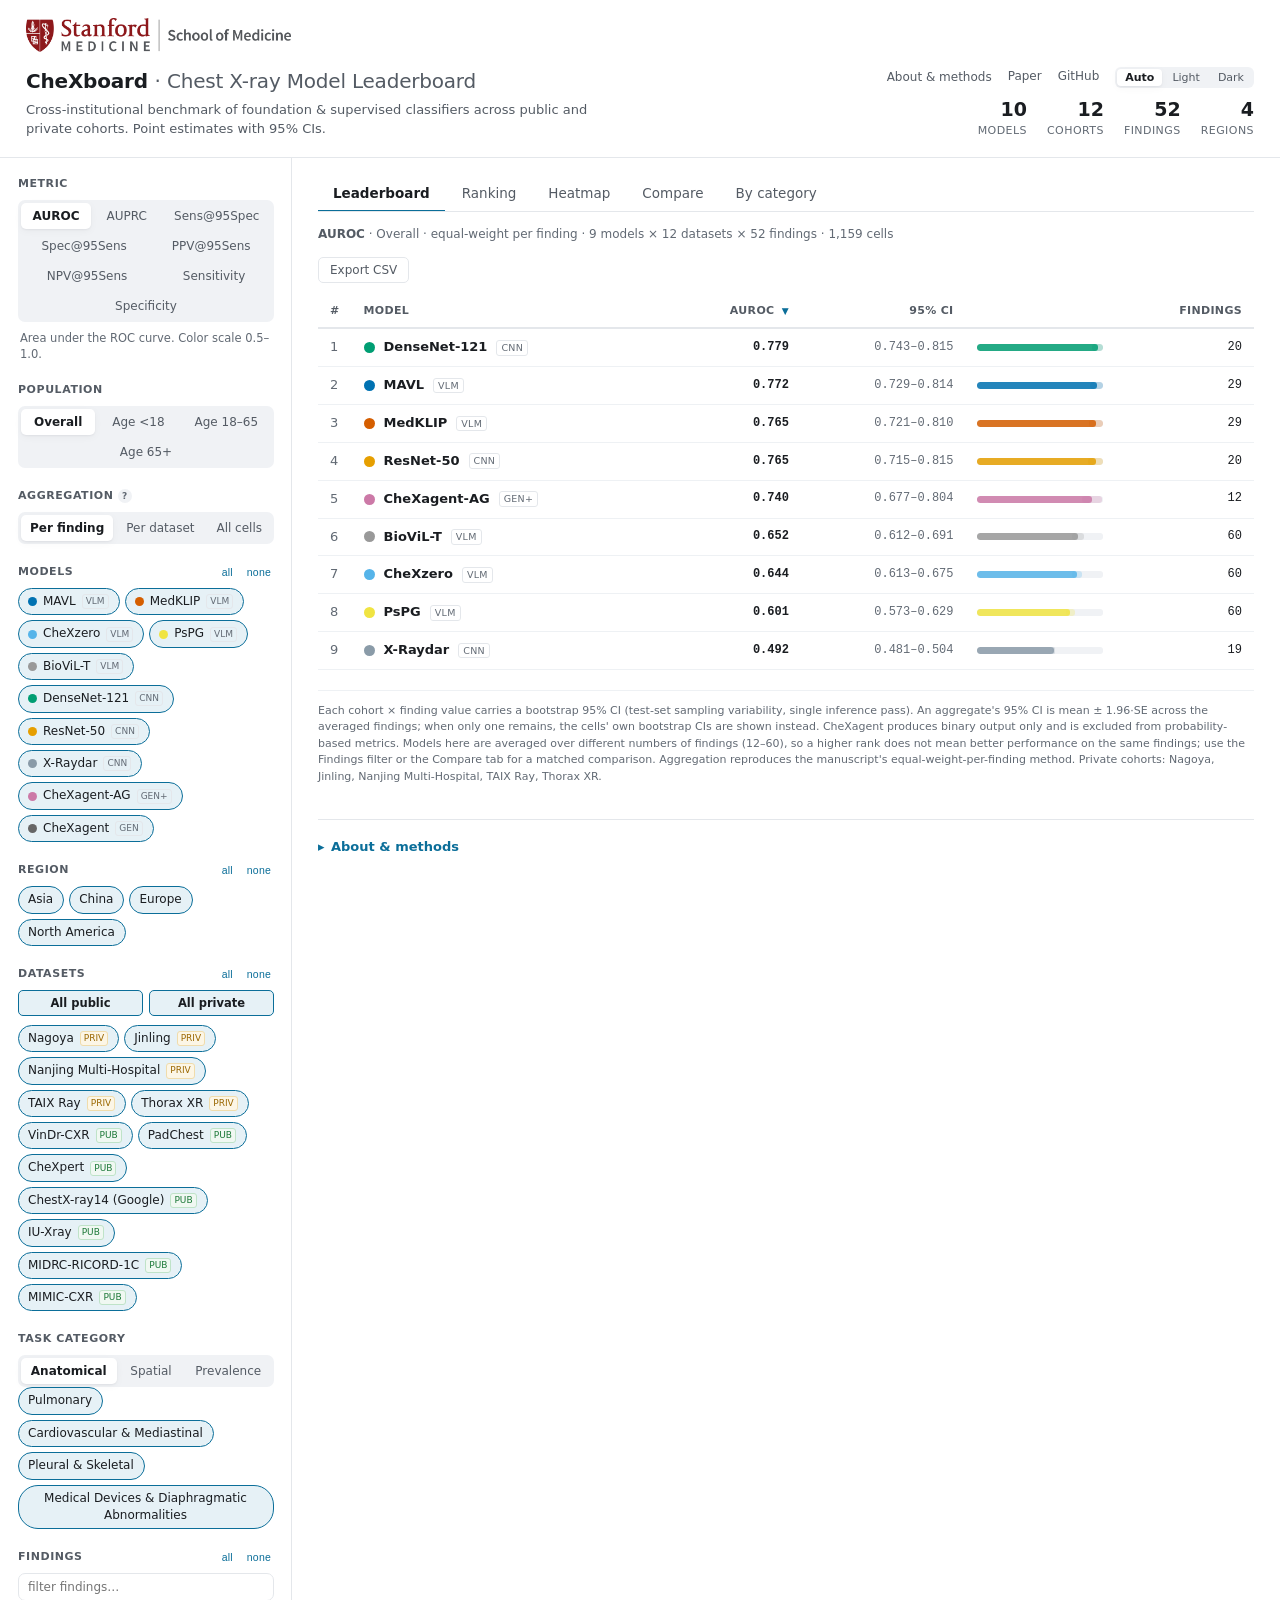
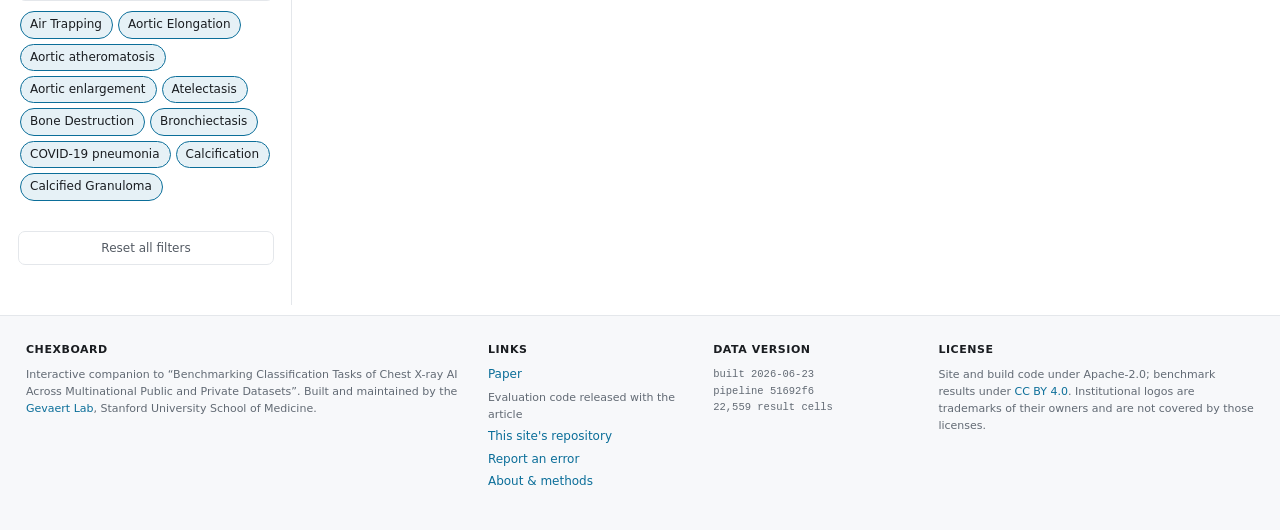
==== commit e8278522: "Add a light/dark theme switch, one shared scroll for both columns, and a lungs icon - Theme: Auto / " ====
--- a/site/index.html
+++ b/site/index.html
@@ -6,7 +6,9 @@
 <title>CheXboard — Chest X-ray Model Leaderboard</title>
 <meta name="description" content="An interactive leaderboard of chest X-ray AI models evaluated on 12 public and private cohorts across 4 world regions. Compare AUROC, AUPRC and operating-point metrics per finding, cohort and age band, with 95% confidence intervals." />
 <meta name="author" content="Gevaert Lab, Stanford University School of Medicine" />
-<meta name="theme-color" content="#0b6e99" />
+<meta name="color-scheme" content="light dark" />
+<meta name="theme-color" content="#0b6e99" media="(prefers-color-scheme: light)" />
+<meta name="theme-color" content="#141619" media="(prefers-color-scheme: dark)" />
 <link rel="canonical" href="https://gevaertlab.github.io/chexboard-cxr-leaderboard/" />
 
 <!-- social preview -->
@@ -28,6 +30,8 @@
 <link rel="apple-touch-icon" href="apple-touch-icon.png" />
 
 <link rel="stylesheet" href="style.css" />
+<!-- sets data-theme before first paint, so a dark visitor never sees a light flash -->
+<script src="theme.js"></script>
 <!-- without JS the app never boots, so don't leave a spinner turning forever -->
 <noscript><style>.boot { display: none; }</style></noscript>
 <script src="vendor/plotly.min.js"></script>
@@ -65,7 +69,7 @@
 <div class="layout hidden" id="layout">
   <!-- ───────────────────────── control panel ───────────────────────── -->
   <aside class="sidebar" id="sidebar">
-    <div class="sidebar-scroll">
+    <div class="sidebar-inner">
 
       <section class="ctl">
         <span class="ctl-h" role="heading" aria-level="2">Metric</span>
--- a/site/style.css
+++ b/site/style.css
@@ -15,12 +15,56 @@
   --accent:     #0b6e99;       /* calm teal-blue, distinct from any model hue */
   --accent-bg:  #e6f1f6;
   --good:       #1b7837;
+  --on-accent:  #ffffff;       /* text on an accent-filled surface */
+  /* chart chrome; charts.js reads these at render time */
+  --chart-grid:       #eef1f4;
+  --chart-axis:       #c8cdd3;
+  --chart-hover-line: #d4d8dd;
+  --chart-whisker:    rgba(26,29,33,.45);
+  /* status colours: public/private dataset tags, warning banner, load error */
+  --pub-ink:  #1b7837; --pub-line:  #bfe3c8; --pub-bg:  #f0f8f2;
+  --priv-ink: #9a6700; --priv-line: #f0dcab; --priv-bg: #fcf6e6;
+  --warn-ink: #6b5a1e; --warn-line: #f0e0a8; --warn-bg: #fff8e1;
+  --error:    #a3341f;
   --radius:     7px;
   --shadow:     0 1px 2px rgba(20,25,35,.05), 0 2px 8px rgba(20,25,35,.04);
   --font:       "Inter", "Helvetica Neue", system-ui, -apple-system, "Segoe UI", Roboto, sans-serif;
   --mono:       "SFMono-Regular", "JetBrains Mono", ui-monospace, Menlo, Consolas, monospace;
   --sidebar-w:  292px;
-}
+  color-scheme: light;
+}
+
+/* Dark mode. theme.js sets data-theme from the visitor's switch, or from the
+   operating-system setting when the switch is on Auto. Only the tokens change;
+   the model colours come from the data and read on both grounds. */
+:root[data-theme="dark"] {
+  color-scheme: dark;
+  --ink:        #e4e7eb;
+  --ink-soft:   #aab1ba;
+  --ink-faint:  #8f97a1;
+  --line:       #2e333a;
+  --line-soft:  #24282e;
+  --bg:         #141619;
+  --bg-soft:    #1a1d21;
+  --bg-sink:    #22262b;
+  --accent:     #4cb0db;       /* the teal, lifted to stay readable on dark */
+  --accent-bg:  #10303e;
+  --good:       #5cc27f;
+  --on-accent:  #0b1a22;
+  --shadow:     0 1px 2px rgba(0,0,0,.5), 0 2px 8px rgba(0,0,0,.35);
+  --chart-grid:       #262a30;
+  --chart-axis:       #474e57;
+  --chart-hover-line: #3a4048;
+  --chart-whisker:    rgba(228,231,235,.55);
+  --pub-ink:  #6fcf8e; --pub-line:  #2c5a3b; --pub-bg:  #14261b;
+  --priv-ink: #e3b35e; --priv-line: #5e4b22; --priv-bg: #2a2214;
+  --warn-ink: #ead69c; --warn-line: #5e4f24; --warn-bg: #29230f;
+  --error:    #f08a74;
+}
+/* the Stanford Medicine logo is Cardinal and grey artwork made for light grounds;
+   it sits on a white plate instead of being recoloured */
+[data-theme="dark"] .brand-logo { background: #fff; padding: 6px 9px; border-radius: 6px; margin-bottom: 10px; }
+[data-theme="dark"] .brand-logo img { margin-bottom: 0; }
 
 * { box-sizing: border-box; }
 html, body { margin: 0; padding: 0; }
@@ -46,26 +90,37 @@
 .h1-sub::before { content: "· "; }
 .subtitle { margin: 5px 0 0; color: var(--ink-soft); font-size: 13px; max-width: 70ch; }
 .brand-side { display: flex; flex-direction: column; align-items: flex-end; gap: 12px; }
-.topnav { display: flex; gap: 16px; white-space: nowrap; }
+.topnav { display: flex; flex-wrap: wrap; align-items: center; gap: 8px 16px; white-space: nowrap; }
 .topnav a, .topnav button {
   font-size: 12px; color: var(--ink-soft); text-decoration: none;
   background: none; border: none; padding: 0; cursor: pointer; font-family: inherit;
 }
 .topnav a:hover, .topnav button:hover { color: var(--accent); text-decoration: underline; }
+/* Auto / Light / Dark switch at the end of the nav */
+.theme-seg { display: inline-flex; gap: 2px; padding: 2px; background: var(--bg-sink); border-radius: 6px; }
+.topnav .theme-seg button { padding: 2px 8px; border-radius: 4px; font-size: 11px; }
+.topnav .theme-seg button:hover { color: var(--ink); text-decoration: none; }
+.topnav .theme-seg button[aria-pressed="true"] { background: var(--bg); color: var(--ink); font-weight: 600; box-shadow: var(--shadow); }
 .brand-meta { display: flex; gap: 20px; white-space: nowrap; }
 .brand-meta .stat { text-align: right; }
 .brand-meta .stat b { display: block; font-size: 19px; font-weight: 650; line-height: 1; }
 .brand-meta .stat span { font-size: 11px; color: var(--ink-faint); text-transform: uppercase; letter-spacing: .04em; }
 
-/* ── layout ── */
-.layout { display: flex; max-width: 1500px; margin: 0 auto; align-items: flex-start; }
-.sidebar {
-  width: var(--sidebar-w); flex: 0 0 var(--sidebar-w);
-  border-right: 1px solid var(--line);
-  position: sticky; top: 0; height: 100vh;
-}
-.sidebar-scroll { height: 100%; overflow-y: auto; padding: 18px 18px 40px; }
-.main { flex: 1 1 auto; min-width: 0; padding: 18px 26px 60px; }
+/* ── layout ──
+   The page's one scrollbar moves both columns. Each column is sticky, and app.js
+   sets its `top` to min(0, window height - column height): a column that fits the
+   window stays pinned at the top, and a taller one scrolls until its end is in
+   view, then holds. The longer column sets the page length; the shorter one stays
+   in the window instead of leaving blank space under it. */
+.layout { display: flex; max-width: 1500px; margin: 0 auto; align-items: flex-start; position: relative; }
+/* the column divider spans the layout, whichever column is longer */
+.layout::before {
+  content: ""; position: absolute; top: 0; bottom: 0;
+  left: calc(var(--sidebar-w) - 1px); border-left: 1px solid var(--line);
+}
+.sidebar { width: var(--sidebar-w); flex: 0 0 var(--sidebar-w); position: sticky; top: 0; }
+.sidebar-inner { padding: 18px 18px 40px; }
+.main { flex: 1 1 auto; min-width: 0; padding: 18px 26px 60px; position: sticky; top: 0; }
 
 /* ── controls ── */
 .ctl { margin-bottom: 20px; }
@@ -110,8 +165,8 @@
 .chip.off { background: var(--bg-sink); border-style: dashed; color: var(--ink-soft); text-decoration: line-through; }
 .chip.off .dot { background: var(--line) !important; }
 .chip .tag { font-size: 9px; color: var(--ink-faint); border: 1px solid var(--line); border-radius: 3px; padding: 0 3px; text-transform: uppercase; }
-.chip .tag.pub { color: #1b7837; border-color: #bfe3c8; background: #f0f8f2; }
-.chip .tag.priv { color: #9a6700; border-color: #f0dcab; background: #fcf6e6; }
+.chip .tag.pub { color: var(--pub-ink); border-color: var(--pub-line); background: var(--pub-bg); }
+.chip .tag.priv { color: var(--priv-ink); border-color: var(--priv-line); background: var(--priv-bg); }
 
 /* scope quick-toggles (all public / all private) */
 .scope-toggles { display: flex; gap: 6px; margin-bottom: 9px; }
@@ -125,7 +180,7 @@
 
 .search {
   width: 100%; border: 1px solid var(--line); border-radius: var(--radius);
-  padding: 6px 9px; font-size: 12px; font-family: inherit; margin-bottom: 8px; color: var(--ink);
+  padding: 6px 9px; font-size: 12px; font-family: inherit; margin-bottom: 8px; color: var(--ink); background: var(--bg);
 }
 .search:focus { border-color: var(--accent); }
 .search:focus:not(:focus-visible) { outline: none; }
@@ -196,13 +251,13 @@
 .hidden { display: none !important; }
 .skip-link {
   position: absolute; left: -9999px; top: 0; z-index: 100;
-  background: var(--accent); color: #fff; padding: 9px 14px; border-radius: 0 0 var(--radius) 0; font-size: 13px;
+  background: var(--accent); color: var(--on-accent); padding: 9px 14px; border-radius: 0 0 var(--radius) 0; font-size: 13px;
 }
 .skip-link:focus { left: 0; }
 .banner {
   max-width: 1500px; margin: 14px auto; padding: 12px 16px;
-  background: #fff8e1; border: 1px solid #f0e0a8; border-radius: var(--radius);
-  font-size: 13px; color: #6b5a1e;
+  background: var(--warn-bg); border: 1px solid var(--warn-line); border-radius: var(--radius);
+  font-size: 13px; color: var(--warn-ink);
 }
 .banner code { font-family: var(--mono); font-size: 12px; }
 .boot { padding: 90px 26px; text-align: center; color: var(--ink-faint); }
@@ -214,7 +269,7 @@
 @keyframes spin { to { transform: rotate(360deg); } }
 .boot.failed .boot-spin { display: none; }
 .boot-msg { font-size: 13px; margin: 0; }
-.boot.failed .boot-msg { color: #a3341f; max-width: 62ch; margin: 0 auto; line-height: 1.6; }
+.boot.failed .boot-msg { color: var(--error); max-width: 62ch; margin: 0 auto; line-height: 1.6; }
 @media (prefers-reduced-motion: reduce) {
   .boot-spin, .panel { animation: none; }
   .seg button, .chip { transition: none; }
@@ -278,8 +333,9 @@
 
 @media (max-width: 920px) {
   .layout { flex-direction: column; }
-  .sidebar { width: 100%; flex-basis: auto; position: static; height: auto; border-right: none; border-bottom: 1px solid var(--line); }
-  .sidebar-scroll { height: auto; max-height: none; }
+  .layout::before { display: none; }
+  .sidebar { width: 100%; flex-basis: auto; position: static; border-bottom: 1px solid var(--line); }
+  .main { position: static; }
   .topbar-inner { flex-direction: column; align-items: flex-start; }
   .brand-side { align-items: flex-start; width: 100%; }
   .brand-meta { gap: 24px; }
@@ -299,6 +355,7 @@
 @media print {
   .sidebar, .topnav, .tabs, .tool, .skip-link { display: none !important; }
   .layout { display: block; max-width: none; }
-  .main { padding: 0; }
+  .layout::before { display: none; }
+  .main { padding: 0; position: static; }
   .panel { animation: none; }
 }
